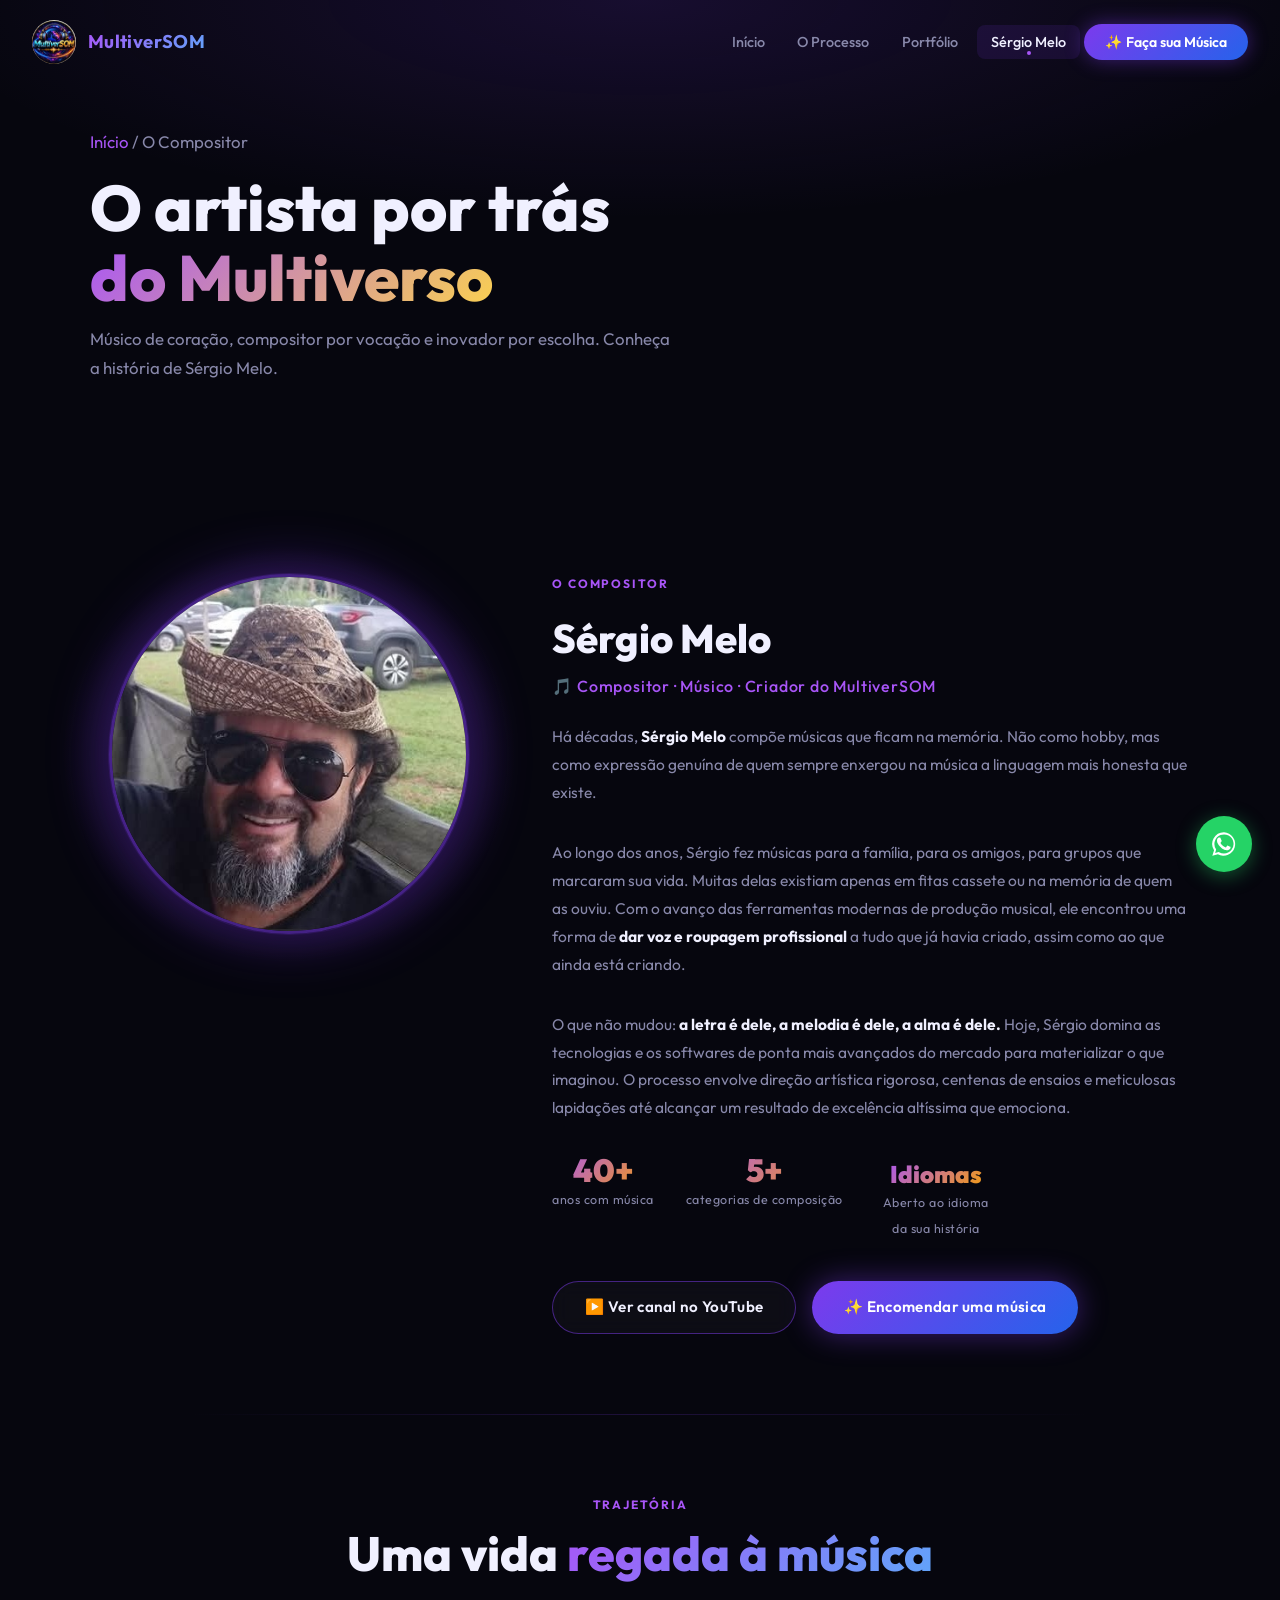
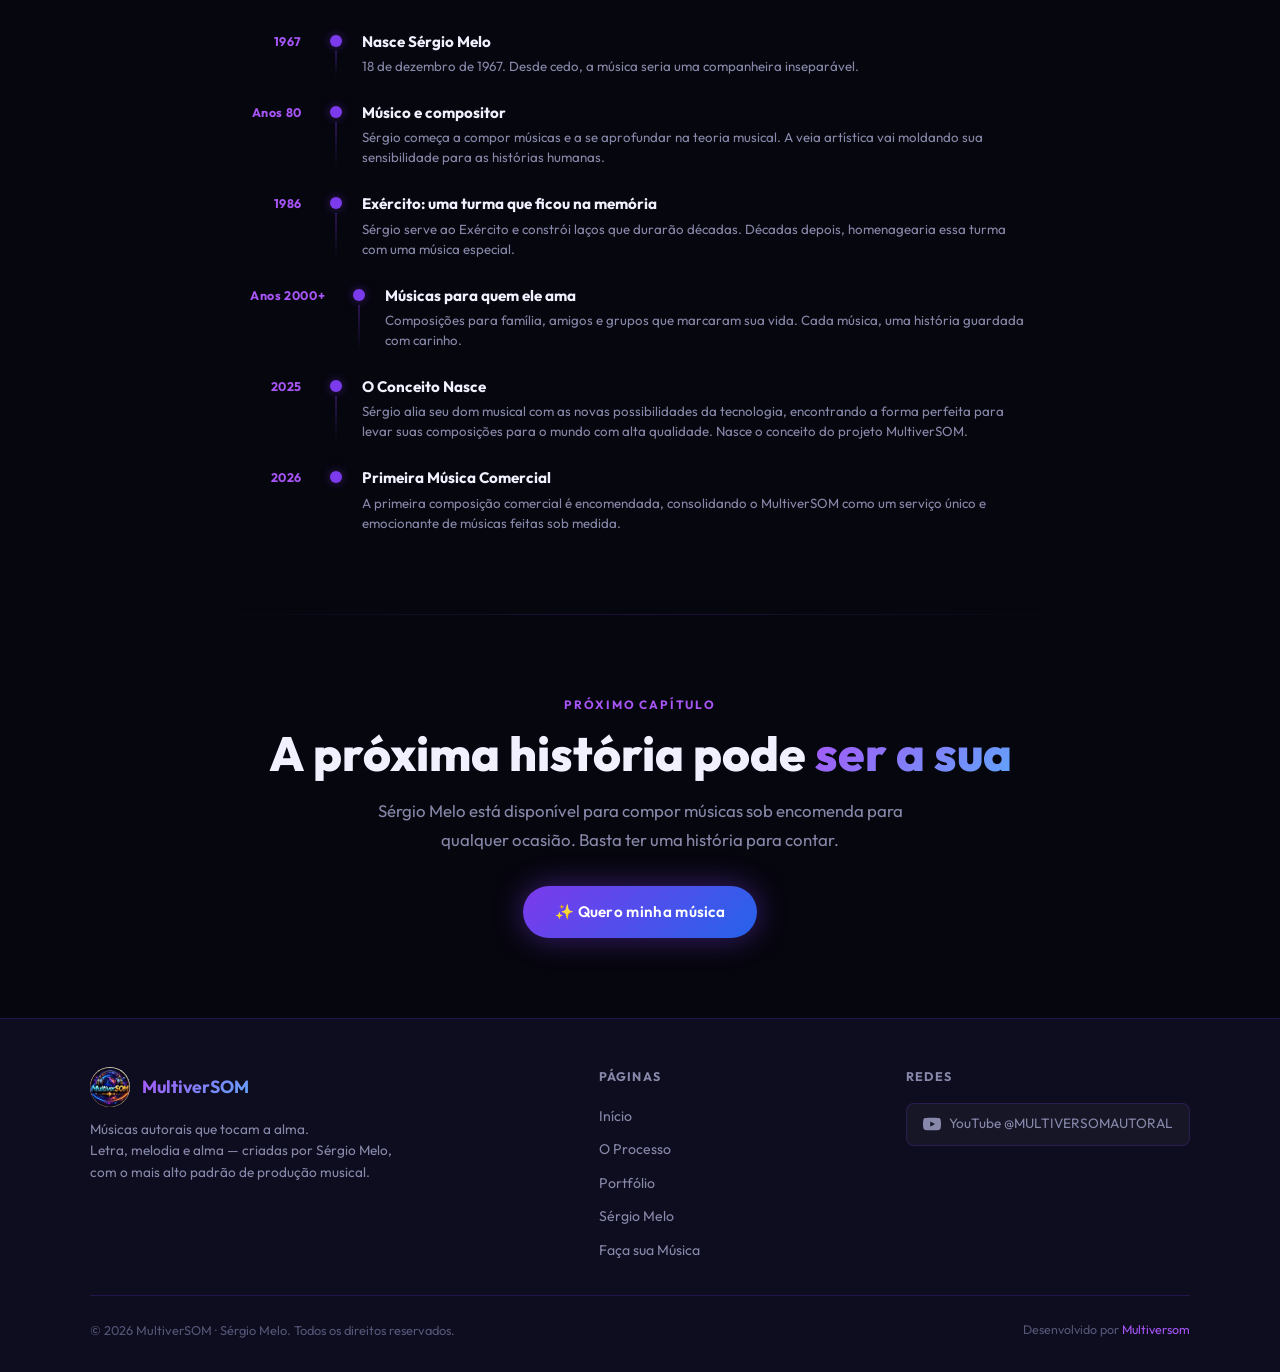
==== compositor.html @ 0490e5c6 "Fix: força renovação de cache do CSS (cache busting)" ====
<!DOCTYPE html>
<html lang="pt-BR">
<head>
  <meta charset="UTF-8">
  <meta name="viewport" content="width=device-width, initial-scale=1.0">
  <title>Sérgio Melo — Compositor | MultiverSOM</title>
  <meta name="description" content="Conheça Sérgio Melo, o compositor por trás do MultiverSOM. Músico desde os anos 80, ele combina décadas de experiência com um nível primoroso de curadoria para criar músicas autorais únicas.">
  <link rel="icon" href="assets/logo/logomvm.png" type="image/png">
  <link rel="stylesheet" href="css/style.css?v=2">

  <style>
    /* Estilos adicionais da página do compositor */
    .about-section {
      padding: 5rem 2rem;
    }

    .about-grid {
      display: grid;
      grid-template-columns: 1fr 1.6fr;
      gap: 4rem;
      align-items: start;
      margin-top: 3rem;
    }

    .about-photo-wrap {
      position: relative;
      display: flex;
      justify-content: center;
    }

    .about-photo {
      width: 100%;
      max-width: 360px;
      aspect-ratio: 1/1;
      object-fit: cover;
      object-position: top center;
      border-radius: 50%;
      box-shadow: 0 0 60px var(--glow-purple), var(--shadow-card);
      border: 3px solid var(--border-bright);
    }

    .about-photo-glow {
      position: absolute;
      inset: -30px;
      border-radius: 50%;
      background: radial-gradient(ellipse, var(--glow-purple), transparent 70%);
      z-index: -1;
      animation: glow-pulse 3s ease-in-out infinite;
    }

    .about-content h2 {
      font-size: clamp(1.6rem, 4vw, 2.5rem);
      font-weight: 800;
      margin-bottom: 0.25rem;
    }

    .about-content .role {
      font-size: 1rem;
      color: var(--primary-light);
      font-weight: 500;
      letter-spacing: 0.05em;
      margin-bottom: 1.5rem;
    }

    .about-content .bio {
      font-size: 0.97rem;
      color: var(--text-muted);
      line-height: 1.8;
      margin-bottom: 2rem;
    }

    .about-content .bio strong { color: var(--text); }

    @media (max-width: 768px) {
      .about-grid { grid-template-columns: 1fr; gap: 2.5rem; }
      .about-photo { max-width: 240px; }
    }
  </style>
</head>
<body>

  <!-- NAVBAR -->
  <nav class="navbar" id="navbar" role="navigation"></nav>

  <!-- PAGE HERO -->
  <header class="page-hero" aria-labelledby="compositor-h1">
    <div class="page-hero-bg"></div>
    <div class="page-hero-content">
      <p class="page-breadcrumb"><a href="./">Início</a> / O Compositor</p>
      <h1 id="compositor-h1">
        O artista por trás<br>
        <span style="background:linear-gradient(135deg,var(--primary-light),var(--accent-light));-webkit-background-clip:text;-webkit-text-fill-color:transparent;background-clip:text;">do Multiverso</span>
      </h1>
      <p>
        Músico de coração, compositor por vocação e inovador por escolha.
        Conheça a história de Sérgio Melo.
      </p>
    </div>
  </header>

  <!-- SOBRE -->
  <section class="about-section" aria-labelledby="sobre-sergio">
    <div class="container">
      <div class="about-grid">

        <!-- FOTO -->
        <div class="about-photo-wrap reveal">
          <div class="about-photo-glow"></div>
          <img src="assets/images/sergiomvm.jpg"
               alt="Sérgio Melo, compositor do MultiverSOM"
               class="about-photo"
               width="360" height="360">
        </div>

        <!-- CONTEÚDO -->
        <div class="about-content reveal reveal-delay-1">
          <p class="section-label">O Compositor</p>
          <h2 id="sobre-sergio">Sérgio Melo</h2>
          <p class="role">🎵 Compositor · Músico · Criador do MultiverSOM</p>

          <p class="bio">
            Há décadas, <strong>Sérgio Melo</strong> compõe músicas que ficam na memória.
            Não como hobby, mas como expressão genuína de quem sempre enxergou na música
            a linguagem mais honesta que existe.
          </p>

          <p class="bio">
            Ao longo dos anos, Sérgio fez músicas para a família, para os amigos, para grupos
            que marcaram sua vida. Muitas delas existiam apenas em fitas cassete ou na memória
            de quem as ouviu. Com o avanço das ferramentas modernas de produção musical,
            ele encontrou uma forma de <strong>dar voz e roupagem profissional</strong> a tudo
            que já havia criado, assim como ao que ainda está criando.
          </p>

          <p class="bio">
            O que não mudou: <strong>a letra é dele, a melodia é dele, a alma é dele.</strong>
            Hoje, Sérgio domina as tecnologias e os softwares de ponta mais avançados do mercado para materializar o que imaginou. O processo envolve direção artística rigorosa, centenas de ensaios e meticulosas lapidações até alcançar um resultado de excelência altíssima que emociona.
          </p>

          <!-- STATS -->
          <div class="stats-row">
            <div class="stat-item">
              <span class="stat-num">40+</span>
              <span class="stat-label">anos com música</span>
            </div>
            <div class="stat-item">
              <span class="stat-num">5+</span>
              <span class="stat-label">categorias de composição</span>
            </div>
            <div class="stat-item" style="padding: 0.5rem;">
              <span class="stat-num" style="font-size: 1.5rem; display: block; margin-bottom: 0.2rem;">Idiomas</span>
              <span class="stat-label">Aberto ao idioma<br>da sua história</span>
            </div>
          </div>

          <!-- CTA -->
          <div style="margin-top:2rem; display:flex; gap:1rem; flex-wrap:wrap;">
            <a href="https://www.youtube.com/@MULTIVERSOMAUTORAL"
               target="_blank" rel="noopener"
               class="btn btn-outline"
               id="compositor-btn-youtube">
              ▶️ Ver canal no YouTube
            </a>
            <a href="contato" class="btn btn-primary" id="compositor-btn-contato">
              ✨ Encomendar uma música
            </a>
          </div>
        </div>

      </div>
    </div>
  </section>

  <div class="section-divider"></div>

  <!-- LINHA DO TEMPO -->
  <section aria-labelledby="timeline-title">
    <div class="container" style="max-width:780px;">
      <div class="text-center reveal">
        <p class="section-label">Trajetória</p>
        <h2 class="section-title" id="timeline-title">
          Uma vida <span>regada à música</span>
        </h2>
      </div>

      <div class="timeline reveal" style="margin-top:3rem;">

        <div class="timeline-item">
          <div class="timeline-left">
            <span class="timeline-year">1967</span>
          </div>
          <div class="timeline-left" style="align-items:center;">
            <span class="timeline-dot"></span>
            <span class="timeline-line"></span>
          </div>
          <div class="timeline-content">
            <h4>Nasce Sérgio Melo</h4>
            <p>18 de dezembro de 1967. Desde cedo, a música seria uma companheira inseparável.</p>
          </div>
        </div>

        <div class="timeline-item">
          <div class="timeline-left">
            <span class="timeline-year">Anos 80</span>
          </div>
          <div class="timeline-left" style="align-items:center;">
            <span class="timeline-dot"></span>
            <span class="timeline-line"></span>
          </div>
          <div class="timeline-content">
            <h4>Músico e compositor</h4>
            <p>Sérgio começa a compor músicas e a se aprofundar na teoria musical. A veia artística vai moldando sua sensibilidade para as histórias humanas.</p>
          </div>
        </div>

        <div class="timeline-item">
          <div class="timeline-left">
            <span class="timeline-year">1986</span>
          </div>
          <div class="timeline-left" style="align-items:center;">
            <span class="timeline-dot"></span>
            <span class="timeline-line"></span>
          </div>
          <div class="timeline-content">
            <h4>Exército: uma turma que ficou na memória</h4>
            <p>Sérgio serve ao Exército e constrói laços que durarão décadas. Décadas depois, homenagearia essa turma com uma música especial.</p>
          </div>
        </div>

        <div class="timeline-item">
          <div class="timeline-left">
            <span class="timeline-year">Anos 2000+</span>
          </div>
          <div class="timeline-left" style="align-items:center;">
            <span class="timeline-dot"></span>
            <span class="timeline-line"></span>
          </div>
          <div class="timeline-content">
            <h4>Músicas para quem ele ama</h4>
            <p>Composições para família, amigos e grupos que marcaram sua vida. Cada música, uma história guardada com carinho.</p>
          </div>
        </div>

        <div class="timeline-item">
          <div class="timeline-left">
            <span class="timeline-year">2025</span>
          </div>
          <div class="timeline-left" style="align-items:center;">
            <span class="timeline-dot"></span>
            <span class="timeline-line"></span>
          </div>
          <div class="timeline-content">
            <h4>O Conceito Nasce</h4>
            <p>Sérgio alia seu dom musical com as novas possibilidades da tecnologia, encontrando a forma perfeita para levar suas composições para o mundo com alta qualidade. Nasce o conceito do projeto MultiverSOM.</p>
          </div>
        </div>

        <div class="timeline-item">
          <div class="timeline-left">
            <span class="timeline-year">2026</span>
          </div>
          <div class="timeline-left" style="align-items:center;">
            <span class="timeline-dot"></span>
            <!-- sem linha — último item -->
          </div>
          <div class="timeline-content">
            <h4>Primeira Música Comercial</h4>
            <p>A primeira composição comercial é encomendada, consolidando o MultiverSOM como um serviço único e emocionante de músicas feitas sob medida.</p>
          </div>
        </div>


      </div>
    </div>
  </section>

  <div class="section-divider"></div>

  <!-- CTA -->
  <section style="text-align:center;" aria-labelledby="compositor-cta">
    <div class="container reveal">
      <p class="section-label">Próximo capítulo</p>
      <h2 class="section-title" id="compositor-cta">
        A próxima história pode <span>ser a sua</span>
      </h2>
      <p class="section-lead" style="margin:0 auto 2rem;">
        Sérgio Melo está disponível para compor músicas sob encomenda para qualquer ocasião.
        Basta ter uma história para contar.
      </p>
      <a href="contato" class="btn btn-primary" id="compositor-cta-btn">
        ✨ Quero minha música
      </a>
    </div>
  </section>

  <!-- FOOTER -->
  <footer id="site-footer"></footer>

  <!-- WHATSAPP FLOAT -->
  <a id="whatsapp-float" class="whatsapp-float" href="#"></a>

  <!-- VIDEO MODAL -->
  <div class="modal-overlay" id="video-modal" role="dialog"></div>

  <script src="js/components.js"></script>
  <script src="js/main.js"></script>
</body>
</html>
---- css/style.css ----
/* =========================================================
   MULTIVERSOM — Design System
   Identidade visual baseada no logo e banner de Sérgio Melo
   ========================================================= */

@import url('https://fonts.googleapis.com/css2?family=Outfit:wght@300;400;500;600;700;800;900&family=Playfair+Display:ital,wght@0,700;1,600&display=swap');

/* ── TOKENS ── */
:root {
  --bg-deep:        #06060e;
  --bg-card:        #0d0d1f;
  --bg-card-hover:  #12122a;
  --bg-overlay:     rgba(6, 6, 14, 0.85);
  --primary:        #7c3aed;
  --primary-light:  #a855f7;
  --secondary:      #2563eb;
  --secondary-light:#60a5fa;
  --accent:         #f59e0b;
  --accent-light:   #fcd34d;
  --text:           #f0f0ff;
  --text-muted:     #8888aa;
  --text-dim:       #555577;
  --glow-purple:    rgba(124, 58, 237, 0.45);
  --glow-blue:      rgba(37, 99, 235, 0.35);
  --glow-gold:      rgba(245, 158, 11, 0.4);
  --border:         rgba(124, 58, 237, 0.2);
  --border-bright:  rgba(124, 58, 237, 0.5);
  --radius-sm:      8px;
  --radius-md:      16px;
  --radius-lg:      24px;
  --radius-xl:      40px;
  --shadow-card:    0 4px 32px rgba(0,0,0,0.5), 0 0 0 1px var(--border);
  --shadow-glow:    0 0 40px var(--glow-purple);
  --transition:     all 0.3s cubic-bezier(0.4, 0, 0.2, 1);
  --font-body:      'Outfit', sans-serif;
  --font-display:   'Playfair Display', serif;
}

/* ── RESET & BASE ── */
*, *::before, *::after { box-sizing: border-box; margin: 0; padding: 0; }
html { scroll-behavior: smooth; font-size: 16px; }

body {
  font-family: var(--font-body);
  background-color: var(--bg-deep);
  color: var(--text);
  line-height: 1.6;
  overflow-x: hidden;
}

img { max-width: 100%; height: auto; display: block; }
a { color: inherit; text-decoration: none; }
ul { list-style: none; }
button { cursor: pointer; border: none; background: none; font-family: inherit; }

/* ── SCROLLBAR ── */
::-webkit-scrollbar { width: 6px; }
::-webkit-scrollbar-track { background: var(--bg-deep); }
::-webkit-scrollbar-thumb { background: var(--primary); border-radius: 3px; }

/* ── SELECTION ── */
::selection { background: var(--primary); color: #fff; }

/* =========================================================
   NAVBAR
   ========================================================= */
.navbar {
  position: fixed;
  top: 0; left: 0; right: 0;
  z-index: 1000;
  padding: 1.25rem 2rem;
  display: flex;
  align-items: center;
  justify-content: space-between;
  transition: var(--transition);
}

.navbar.scrolled {
  background: rgba(6, 6, 14, 0.92);
  backdrop-filter: blur(20px);
  -webkit-backdrop-filter: blur(20px);
  border-bottom: 1px solid var(--border);
  padding: 0.85rem 2rem;
}

.nav-logo {
  display: flex;
  align-items: center;
  gap: 0.75rem;
}

.nav-logo img {
  width: 44px;
  height: 44px;
  border-radius: 50%;
  object-fit: cover;
  transition: var(--transition);
}

.nav-logo img:hover { transform: rotate(10deg) scale(1.05); }

.nav-logo-text {
  font-size: 1.15rem;
  font-weight: 700;
  background: linear-gradient(135deg, var(--primary-light), var(--secondary-light));
  -webkit-background-clip: text;
  -webkit-text-fill-color: transparent;
  background-clip: text;
  letter-spacing: 0.02em;
}

.nav-menu {
  display: flex;
  align-items: center;
  gap: 0.25rem;
}

.nav-link {
  padding: 0.5rem 0.9rem;
  border-radius: var(--radius-sm);
  font-size: 0.9rem;
  font-weight: 500;
  color: var(--text-muted);
  transition: var(--transition);
  position: relative;
}

.nav-link:hover, .nav-link.active {
  color: var(--text);
  background: rgba(124, 58, 237, 0.12);
}

.nav-link.active::after {
  content: '';
  position: absolute;
  bottom: 4px; left: 50%;
  transform: translateX(-50%);
  width: 4px; height: 4px;
  border-radius: 50%;
  background: var(--primary-light);
}

.nav-cta {
  padding: 0.55rem 1.3rem;
  border-radius: var(--radius-xl);
  background: linear-gradient(135deg, var(--primary), var(--secondary));
  color: #fff !important;
  font-weight: 600;
  font-size: 0.88rem;
  transition: var(--transition);
  box-shadow: 0 0 20px var(--glow-purple);
}

.nav-cta:hover {
  transform: translateY(-1px);
  box-shadow: 0 0 30px var(--glow-purple), 0 4px 20px rgba(0,0,0,0.4);
}

.nav-toggle {
  display: none;
  flex-direction: column;
  gap: 5px;
  padding: 0.5rem;
}

.nav-toggle span {
  display: block;
  width: 24px; height: 2px;
  background: var(--text);
  border-radius: 2px;
  transition: var(--transition);
}

/* =========================================================
   HERO SECTION
   ========================================================= */
.hero {
  min-height: 100vh;
  display: flex;
  align-items: center;
  justify-content: center;
  position: relative;
  overflow-x: hidden;
  padding: 6rem 2rem 4rem;
}

.hero-bg {
  position: absolute;
  inset: 0;
  background: radial-gradient(ellipse 80% 60% at 50% 30%, rgba(124,58,237,0.18) 0%, transparent 70%),
              radial-gradient(ellipse 60% 40% at 80% 70%, rgba(37,99,235,0.12) 0%, transparent 70%),
              radial-gradient(ellipse 40% 30% at 20% 80%, rgba(245,158,11,0.08) 0%, transparent 70%),
              var(--bg-deep);
}

/* Particles canvas */
#particles-canvas {
  position: absolute;
  inset: 0;
  pointer-events: none;
}

/* Audio wave decoration */
.hero-wave {
  position: relative;
  width: 100%;
  max-width: 360px;
  height: 56px;
  display: flex;
  align-items: flex-end;
  justify-content: center;
  gap: 3px;
  margin: 0.5rem auto 0;
  opacity: 0.65;
  pointer-events: none;
  overflow: visible;
}

.hero-wave span {
  display: inline-block;
  flex-shrink: 0;
  width: 3px;
  min-height: 4px;
  background: linear-gradient(to top, var(--primary), var(--secondary));
  border-radius: 2px;
  animation: wave-dance var(--dur, 1.2s) ease-in-out infinite alternate;
  animation-delay: var(--delay, 0s);
}

@keyframes wave-dance {
  from { height: 4px; }
  to   { height: var(--max-h, 40px); }
}

.hero-content {
  position: relative;
  z-index: 2;
  text-align: center;
  max-width: 780px;
}

.hero-badge {
  display: inline-flex;
  align-items: center;
  gap: 0.5rem;
  padding: 0.4rem 1rem;
  border-radius: var(--radius-xl);
  border: 1px solid var(--border-bright);
  background: rgba(124, 58, 237, 0.1);
  font-size: 0.8rem;
  font-weight: 600;
  color: var(--primary-light);
  letter-spacing: 0.08em;
  text-transform: uppercase;
  margin-bottom: 1.5rem;
  backdrop-filter: blur(10px);
  animation: fadeInDown 0.8s ease both;
}

.hero-badge .dot {
  width: 6px; height: 6px;
  border-radius: 50%;
  background: var(--accent);
  box-shadow: 0 0 8px var(--accent);
  animation: pulse-dot 1.5s ease infinite;
}

@keyframes pulse-dot {
  0%, 100% { transform: scale(1); opacity: 1; }
  50% { transform: scale(1.4); opacity: 0.7; }
}

.hero-logo {
  width: 160px;
  height: 160px;
  border-radius: 50%;
  object-fit: cover;
  margin: 0 auto 2rem;
  box-shadow: 0 0 60px var(--glow-purple), 0 0 120px rgba(124,58,237,0.2);
  animation: fadeInDown 0.8s ease 0.2s both, logo-float 4s ease-in-out infinite;
  border: 3px solid rgba(124,58,237,0.4);
}

@keyframes logo-float {
  0%, 100% { transform: translateY(0); }
  50% { transform: translateY(-10px); }
}

.hero-title {
  font-family: var(--font-body);
  font-size: clamp(2.5rem, 7vw, 5rem);
  font-weight: 900;
  line-height: 1.05;
  letter-spacing: -0.02em;
  margin-bottom: 0.5rem;
  animation: fadeInUp 0.8s ease 0.4s both;
}

.hero-title .multi {
  background: linear-gradient(135deg, var(--primary-light) 0%, var(--secondary-light) 50%, var(--accent-light) 100%);
  -webkit-background-clip: text;
  -webkit-text-fill-color: transparent;
  background-clip: text;
}

.hero-subtitle-name {
  font-size: clamp(1rem, 2.5vw, 1.3rem);
  font-weight: 400;
  color: var(--text-muted);
  letter-spacing: 0.15em;
  text-transform: uppercase;
  margin-bottom: 1.25rem;
  animation: fadeInUp 0.8s ease 0.5s both;
}

.hero-tagline {
  font-family: var(--font-display);
  font-size: clamp(1.1rem, 3vw, 1.6rem);
  font-style: italic;
  color: var(--accent-light);
  margin-bottom: 2.5rem;
  animation: fadeInUp 0.8s ease 0.6s both;
}

.hero-actions {
  display: flex;
  gap: 1rem;
  justify-content: center;
  flex-wrap: wrap;
  animation: fadeInUp 0.8s ease 0.7s both;
}

/* =========================================================
   BUTTONS
   ========================================================= */
.btn {
  display: inline-flex;
  align-items: center;
  gap: 0.5rem;
  padding: 0.85rem 2rem;
  border-radius: var(--radius-xl);
  font-size: 0.95rem;
  font-weight: 600;
  transition: var(--transition);
  letter-spacing: 0.02em;
}

.btn-primary {
  background: linear-gradient(135deg, var(--primary), var(--secondary));
  color: #fff;
  box-shadow: 0 0 30px var(--glow-purple);
}

.btn-primary:hover {
  transform: translateY(-2px);
  box-shadow: 0 0 50px var(--glow-purple), 0 8px 30px rgba(0,0,0,0.4);
}

.btn-outline {
  border: 1px solid var(--border-bright);
  color: var(--text);
  background: rgba(255,255,255,0.03);
  backdrop-filter: blur(10px);
}

.btn-outline:hover {
  border-color: var(--primary-light);
  background: rgba(124, 58, 237, 0.1);
  transform: translateY(-2px);
}

.btn-accent {
  background: linear-gradient(135deg, var(--accent), #d97706);
  color: #000;
  font-weight: 700;
}

.btn-accent:hover {
  transform: translateY(-2px);
  box-shadow: 0 0 30px var(--glow-gold);
}

/* =========================================================
   SECTIONS
   ========================================================= */
section {
  padding: 5rem 2rem;
  position: relative;
}

.container {
  max-width: 1100px;
  margin: 0 auto;
}

.section-label {
  font-size: 0.75rem;
  font-weight: 700;
  letter-spacing: 0.15em;
  text-transform: uppercase;
  color: var(--primary-light);
  margin-bottom: 0.75rem;
}

.section-title {
  font-size: clamp(1.8rem, 5vw, 3rem);
  font-weight: 800;
  line-height: 1.15;
  margin-bottom: 1rem;
}

.section-title span {
  background: linear-gradient(135deg, var(--primary-light), var(--secondary-light));
  -webkit-background-clip: text;
  -webkit-text-fill-color: transparent;
  background-clip: text;
}

.section-lead {
  font-size: 1.05rem;
  color: var(--text-muted);
  max-width: 580px;
  line-height: 1.7;
}

.text-center { text-align: center; }
.text-center .section-lead { margin: 0 auto; }

/* Divider */
.section-divider {
  height: 1px;
  background: linear-gradient(90deg, transparent, var(--border), transparent);
  margin: 0 auto;
  max-width: 900px;
}

/* =========================================================
   PILARES (HOME)
   ========================================================= */
.pillars {
  display: grid;
  grid-template-columns: repeat(auto-fit, minmax(220px, 1fr));
  gap: 1.25rem;
  margin-top: 3rem;
}

.pillar-card {
  background: var(--bg-card);
  border: 1px solid var(--border);
  border-radius: var(--radius-md);
  padding: 1.75rem 1.5rem;
  text-align: center;
  transition: var(--transition);
  position: relative;
  overflow: hidden;
}

.pillar-card::before {
  content: '';
  position: absolute;
  inset: 0;
  background: radial-gradient(ellipse at top, var(--glow-purple), transparent 70%);
  opacity: 0;
  transition: var(--transition);
}

.pillar-card:hover {
  border-color: var(--primary);
  transform: translateY(-4px);
  box-shadow: var(--shadow-glow);
}

.pillar-card:hover::before { opacity: 1; }

.pillar-icon {
  font-size: 2.5rem;
  margin-bottom: 1rem;
  display: block;
  position: relative;
  z-index: 1;
}

.pillar-card h3 {
  font-size: 1rem;
  font-weight: 700;
  margin-bottom: 0.4rem;
  color: var(--text);
  position: relative;
  z-index: 1;
}

.pillar-card p {
  font-size: 0.85rem;
  color: var(--text-muted);
  position: relative;
  z-index: 1;
}

/* =========================================================
   VIDEO CARDS / PORTFOLIO
   ========================================================= */
.video-grid {
  display: grid;
  grid-template-columns: repeat(auto-fill, minmax(300px, 1fr));
  gap: 1.5rem;
  margin-top: 2.5rem;
}

.video-card {
  background: var(--bg-card);
  border: 1px solid var(--border);
  border-radius: var(--radius-md);
  overflow: hidden;
  transition: var(--transition);
  cursor: pointer;
}

.video-card:hover {
  border-color: var(--primary);
  transform: translateY(-5px);
  box-shadow: var(--shadow-glow);
}

.video-thumb {
  position: relative;
  aspect-ratio: 16/9;
  overflow: hidden;
  background: var(--bg-card);
}

.video-thumb img {
  width: 100%;
  height: 100%;
  object-fit: cover;
  transition: var(--transition);
}

.video-card:hover .video-thumb img { transform: scale(1.05); }

.video-play-btn {
  position: absolute;
  inset: 0;
  display: flex;
  align-items: center;
  justify-content: center;
  background: rgba(6,6,14,0.4);
  transition: var(--transition);
}

.video-card:hover .video-play-btn { background: rgba(124,58,237,0.3); }

.play-circle {
  width: 56px; height: 56px;
  border-radius: 50%;
  background: rgba(124,58,237,0.9);
  display: flex;
  align-items: center;
  justify-content: center;
  box-shadow: 0 0 30px var(--glow-purple);
  transition: var(--transition);
  backdrop-filter: blur(10px);
}

.video-card:hover .play-circle { transform: scale(1.1); }

.play-circle svg { width: 22px; height: 22px; fill: #fff; margin-left: 3px; }

.video-info {
  padding: 1.25rem;
}

.video-category {
  display: inline-flex;
  align-items: center;
  gap: 0.35rem;
  font-size: 0.75rem;
  font-weight: 600;
  letter-spacing: 0.05em;
  text-transform: uppercase;
  color: var(--accent);
  margin-bottom: 0.5rem;
}

.video-title {
  font-size: 1rem;
  font-weight: 700;
  color: var(--text);
  margin-bottom: 0.5rem;
  line-height: 1.3;
}

.video-desc {
  font-size: 0.85rem;
  color: var(--text-muted);
  line-height: 1.5;
}

/* =========================================================
   PORTFOLIO FILTERS
   ========================================================= */
.filter-bar {
  display: flex;
  flex-wrap: wrap;
  gap: 0.6rem;
  margin-top: 2.5rem;
  margin-bottom: 0;
}

.filter-btn {
  padding: 0.5rem 1.1rem;
  border-radius: var(--radius-xl);
  border: 1px solid var(--border);
  background: var(--bg-card);
  color: var(--text-muted);
  font-size: 0.85rem;
  font-weight: 500;
  transition: var(--transition);
}

.filter-btn:hover, .filter-btn.active {
  border-color: var(--primary);
  background: rgba(124,58,237,0.12);
  color: var(--text);
}

/* =========================================================
   PROCESSO CRIATIVO
   ========================================================= */
.process-steps {
  display: grid;
  grid-template-columns: repeat(auto-fit, minmax(220px, 1fr));
  gap: 1.5rem;
  margin-top: 3rem;
  position: relative;
}

.process-steps::before {
  content: '';
  position: absolute;
  top: 60px; left: 12%;
  right: 12%;
  height: 2px;
  background: linear-gradient(90deg, var(--primary), var(--secondary));
  opacity: 0.3;
  pointer-events: none;
}

.process-step {
  background: var(--bg-card);
  border: 1px solid var(--border);
  border-radius: var(--radius-md);
  padding: 2rem 1.5rem;
  text-align: center;
  transition: var(--transition);
  position: relative;
}

.process-step:hover {
  border-color: var(--primary);
  transform: translateY(-4px);
  box-shadow: var(--shadow-glow);
}

.step-number {
  width: 48px; height: 48px;
  border-radius: 50%;
  background: linear-gradient(135deg, var(--primary), var(--secondary));
  display: flex;
  align-items: center;
  justify-content: center;
  font-size: 1.1rem;
  font-weight: 800;
  color: #fff;
  margin: 0 auto 1rem;
  box-shadow: 0 0 20px var(--glow-purple);
}

.step-icon { font-size: 2rem; margin-bottom: 0.75rem; display: block; }

.process-step h3 {
  font-size: 1rem;
  font-weight: 700;
  margin-bottom: 0.5rem;
  color: var(--text);
}

.process-step p {
  font-size: 0.875rem;
  color: var(--text-muted);
  line-height: 1.6;
}

.pull-quote {
  margin: 3rem auto;
  max-width: 700px;
  text-align: center;
  padding: 2.5rem;
  border-radius: var(--radius-lg);
  background: linear-gradient(135deg, rgba(124,58,237,0.1), rgba(37,99,235,0.08));
  border: 1px solid var(--border-bright);
  position: relative;
}

.pull-quote::before {
  content: '"';
  position: absolute;
  top: -0.5rem; left: 1.5rem;
  font-size: 6rem;
  font-family: var(--font-display);
  color: var(--primary);
  opacity: 0.3;
  line-height: 1;
}

.pull-quote blockquote {
  font-family: var(--font-display);
  font-size: clamp(1.1rem, 3vw, 1.5rem);
  font-style: italic;
  color: var(--text);
  line-height: 1.5;
  position: relative;
  z-index: 1;
}

.pull-quote cite {
  display: block;
  margin-top: 1rem;
  font-size: 0.85rem;
  color: var(--text-muted);
  font-style: normal;
  font-family: var(--font-body);
}

/* =========================================================
   COMPOSITOR / ABOUT
   ========================================================= */
.about-grid {
  display: grid;
  grid-template-columns: 1fr 1.6fr;
  gap: 4rem;
  align-items: center;
  margin-top: 3rem;
}

.about-photo-wrap {
  position: relative;
}

.about-photo {
  width: 100%;
  max-width: 380px;
  aspect-ratio: 3/4;
  object-fit: cover;
  border-radius: var(--radius-lg);
  box-shadow: var(--shadow-card);
  border: 1px solid var(--border);
}

.about-photo-glow {
  position: absolute;
  inset: -20px;
  border-radius: var(--radius-xl);
  background: radial-gradient(ellipse, var(--glow-purple), transparent 70%);
  z-index: -1;
  animation: glow-pulse 3s ease-in-out infinite;
}

@keyframes glow-pulse {
  0%, 100% { opacity: 0.6; transform: scale(1); }
  50% { opacity: 1; transform: scale(1.03); }
}

.about-badge {
  position: absolute;
  bottom: -1rem; right: -1rem;
  background: linear-gradient(135deg, var(--primary), var(--secondary));
  border-radius: var(--radius-md);
  padding: 1rem 1.25rem;
  text-align: center;
  box-shadow: var(--shadow-glow);
}

.about-badge .badge-num {
  display: block;
  font-size: 1.8rem;
  font-weight: 900;
  color: #fff;
  line-height: 1;
}

.about-badge .badge-text {
  font-size: 0.72rem;
  color: rgba(255,255,255,0.8);
  letter-spacing: 0.04em;
}

.timeline {
  margin-top: 2rem;
  display: flex;
  flex-direction: column;
  gap: 0;
}

.timeline-item {
  display: flex;
  gap: 1.25rem;
  position: relative;
  padding-bottom: 1.5rem;
}

.timeline-item:last-child { padding-bottom: 0; }

.timeline-left {
  display: flex;
  flex-direction: column;
  align-items: center;
  flex-shrink: 0;
}

.timeline-dot {
  width: 12px; height: 12px;
  border-radius: 50%;
  background: var(--primary);
  box-shadow: 0 0 10px var(--glow-purple);
  margin-top: 5px;
  flex-shrink: 0;
}

.timeline-line {
  width: 2px;
  flex: 1;
  background: linear-gradient(to bottom, var(--primary), transparent);
  margin-top: 4px;
  opacity: 0.3;
}

.timeline-item:last-child .timeline-line { display: none; }

.timeline-year {
  font-size: 0.78rem;
  font-weight: 700;
  color: var(--primary-light);
  letter-spacing: 0.05em;
  white-space: nowrap;
  min-width: 60px;
  text-align: right;
  margin-top: 2px;
  padding-right: 0.5rem;
}

.timeline-content h4 {
  font-size: 0.95rem;
  font-weight: 700;
  color: var(--text);
  margin-bottom: 0.2rem;
}

.timeline-content p {
  font-size: 0.83rem;
  color: var(--text-muted);
  line-height: 1.5;
}

.stats-row {
  display: flex;
  gap: 2rem;
  margin-top: 2rem;
  flex-wrap: wrap;
}

.stat-item { text-align: center; }

.stat-num {
  display: block;
  font-size: 2rem;
  font-weight: 900;
  background: linear-gradient(135deg, var(--primary-light), var(--accent));
  -webkit-background-clip: text;
  -webkit-text-fill-color: transparent;
  background-clip: text;
  line-height: 1;
}

.stat-label {
  font-size: 0.78rem;
  color: var(--text-muted);
  letter-spacing: 0.04em;
}

/* =========================================================
   CONTACT / FORMULÁRIO
   ========================================================= */
.contact-grid {
  display: grid;
  grid-template-columns: 1fr 1.2fr;
  gap: 4rem;
  margin-top: 3rem;
  align-items: start;
}

.contact-info h3 {
  font-size: 1.3rem;
  font-weight: 700;
  margin-bottom: 1rem;
  color: var(--text);
}

.contact-info p {
  font-size: 0.95rem;
  color: var(--text-muted);
  line-height: 1.7;
  margin-bottom: 2rem;
}

.contact-options {
  display: flex;
  flex-direction: column;
  gap: 1rem;
}

.contact-option {
  display: flex;
  align-items: center;
  gap: 1rem;
  padding: 1rem 1.25rem;
  background: var(--bg-card);
  border: 1px solid var(--border);
  border-radius: var(--radius-md);
  transition: var(--transition);
}

.contact-option:hover {
  border-color: var(--primary);
  background: var(--bg-card-hover);
}

.contact-option-icon {
  width: 44px; height: 44px;
  border-radius: var(--radius-sm);
  background: rgba(124,58,237,0.15);
  display: flex; align-items: center; justify-content: center;
  font-size: 1.4rem;
  flex-shrink: 0;
}

.contact-option-text .label {
  font-size: 0.75rem;
  color: var(--text-muted);
  text-transform: uppercase;
  letter-spacing: 0.05em;
}

.contact-option-text .value {
  font-size: 0.9rem;
  font-weight: 600;
  color: var(--text);
}

.form-card {
  background: var(--bg-card);
  border: 1px solid var(--border);
  border-radius: var(--radius-lg);
  padding: 2.5rem;
}

.form-group {
  margin-bottom: 1.25rem;
}

.form-group label {
  display: block;
  font-size: 0.83rem;
  font-weight: 600;
  color: var(--text-muted);
  margin-bottom: 0.5rem;
  letter-spacing: 0.03em;
}

.form-group input,
.form-group select,
.form-group textarea {
  width: 100%;
  padding: 0.85rem 1rem;
  background: rgba(255,255,255,0.04);
  border: 1px solid var(--border);
  border-radius: var(--radius-sm);
  color: var(--text);
  font-family: var(--font-body);
  font-size: 0.92rem;
  transition: var(--transition);
  outline: none;
  -webkit-appearance: none;
}

.form-group select {
  background-image: url("data:image/svg+xml,%3Csvg xmlns='http://www.w3.org/2000/svg' width='12' height='8' viewBox='0 0 12 8'%3E%3Cpath d='M1 1l5 5 5-5' stroke='%238888aa' stroke-width='2' fill='none' stroke-linecap='round'/%3E%3C/svg%3E");
  background-repeat: no-repeat;
  background-position: right 1rem center;
  padding-right: 2.5rem;
  cursor: pointer;
}

.form-group select option { background: var(--bg-card); color: var(--text); }

.form-group input:focus,
.form-group select:focus,
.form-group textarea:focus {
  border-color: var(--primary);
  background: rgba(124,58,237,0.06);
  box-shadow: 0 0 0 3px rgba(124,58,237,0.15);
}

.form-group input::placeholder,
.form-group textarea::placeholder { color: var(--text-dim); }

.form-group textarea { resize: vertical; min-height: 110px; }

.form-row { display: grid; grid-template-columns: 1fr 1fr; gap: 1rem; }

.form-submit {
  width: 100%;
  padding: 1rem;
  border-radius: var(--radius-xl);
  background: linear-gradient(135deg, var(--primary), var(--secondary));
  color: #fff;
  font-size: 1rem;
  font-weight: 700;
  transition: var(--transition);
  box-shadow: 0 0 25px var(--glow-purple);
  letter-spacing: 0.03em;
}

.form-submit:hover {
  transform: translateY(-2px);
  box-shadow: 0 0 40px var(--glow-purple), 0 8px 30px rgba(0,0,0,0.4);
}

.form-submit:disabled {
  opacity: 0.6;
  cursor: not-allowed;
  transform: none;
}

.form-success {
  display: none;
  text-align: center;
  padding: 2rem;
}

.form-success .success-icon { font-size: 3rem; margin-bottom: 1rem; }
.form-success h3 { font-size: 1.3rem; font-weight: 700; margin-bottom: 0.5rem; }
.form-success p { color: var(--text-muted); font-size: 0.9rem; }

/* =========================================================
   VIDEO MODAL
   ========================================================= */
.modal-overlay {
  position: fixed;
  inset: 0;
  background: rgba(0,0,0,0.92);
  backdrop-filter: blur(10px);
  z-index: 2000;
  display: flex;
  align-items: center;
  justify-content: center;
  padding: 1.5rem;
  opacity: 0;
  pointer-events: none;
  transition: opacity 0.3s ease;
}

.modal-overlay.active {
  opacity: 1;
  pointer-events: all;
}

.modal-container {
  width: 100%;
  max-width: 900px;
  position: relative;
}

.modal-close {
  position: absolute;
  top: -3rem; right: 0;
  width: 40px; height: 40px;
  border-radius: 50%;
  background: rgba(255,255,255,0.1);
  color: #fff;
  font-size: 1.4rem;
  display: flex; align-items: center; justify-content: center;
  transition: var(--transition);
  line-height: 1;
}

.modal-close:hover { background: var(--primary); }

.modal-video-wrap {
  position: relative;
  aspect-ratio: 16/9;
  border-radius: var(--radius-md);
  overflow: hidden;
  background: #000;
}

.modal-video-wrap iframe {
  width: 100%; height: 100%;
  border: none;
}

.modal-info {
  margin-top: 1rem;
  display: flex;
  align-items: flex-start;
  justify-content: space-between;
  gap: 1rem;
  flex-wrap: wrap;
}

.modal-title { font-size: 1.1rem; font-weight: 700; color: var(--text); }
.modal-cat { font-size: 0.82rem; color: var(--primary-light); margin-top: 0.2rem; }

.modal-yt-link {
  display: inline-flex;
  align-items: center;
  gap: 0.4rem;
  padding: 0.5rem 1rem;
  background: #ff0000;
  border-radius: var(--radius-xl);
  font-size: 0.82rem;
  font-weight: 600;
  color: #fff;
  white-space: nowrap;
  transition: var(--transition);
}

.modal-yt-link:hover { background: #cc0000; transform: translateY(-1px); }

/* =========================================================
   FOOTER
   ========================================================= */
footer {
  background: var(--bg-card);
  border-top: 1px solid var(--border);
  padding: 3rem 2rem 2rem;
}

.footer-inner {
  max-width: 1100px;
  margin: 0 auto;
}

.footer-top {
  display: flex;
  align-items: flex-start;
  justify-content: space-between;
  gap: 2rem;
  flex-wrap: wrap;
  margin-bottom: 2rem;
}

.footer-brand { max-width: 320px; }

.footer-logo {
  display: flex;
  align-items: center;
  gap: 0.75rem;
  margin-bottom: 0.75rem;
}

.footer-logo img {
  width: 40px; height: 40px;
  border-radius: 50%;
  object-fit: cover;
}

.footer-logo-text {
  font-size: 1.1rem;
  font-weight: 700;
  background: linear-gradient(135deg, var(--primary-light), var(--secondary-light));
  -webkit-background-clip: text;
  -webkit-text-fill-color: transparent;
  background-clip: text;
}

.footer-tagline {
  font-size: 0.85rem;
  color: var(--text-muted);
  line-height: 1.6;
}

.footer-links h4 {
  font-size: 0.78rem;
  font-weight: 700;
  letter-spacing: 0.1em;
  text-transform: uppercase;
  color: var(--text-muted);
  margin-bottom: 1rem;
}

.footer-links ul {
  display: flex;
  flex-direction: column;
  gap: 0.5rem;
}

.footer-links a {
  font-size: 0.88rem;
  color: var(--text-muted);
  transition: var(--transition);
}

.footer-links a:hover { color: var(--primary-light); }

.footer-social a {
  display: inline-flex;
  align-items: center;
  gap: 0.5rem;
  padding: 0.6rem 1rem;
  border-radius: var(--radius-sm);
  background: rgba(255,255,255,0.04);
  border: 1px solid var(--border);
  font-size: 0.85rem;
  color: var(--text-muted);
  transition: var(--transition);
  margin-bottom: 0.5rem;
}

.footer-social a:hover {
  border-color: #ff0000;
  color: var(--text);
  background: rgba(255,0,0,0.08);
}

.footer-bottom {
  border-top: 1px solid var(--border);
  padding-top: 1.5rem;
  display: flex;
  align-items: center;
  justify-content: space-between;
  flex-wrap: wrap;
  gap: 1rem;
}

.footer-copy {
  font-size: 0.8rem;
  color: var(--text-dim);
}

.footer-credit {
  font-size: 0.78rem;
  color: var(--text-dim);
}

.footer-credit a {
  color: var(--primary-light);
  transition: var(--transition);
}

.footer-credit a:hover { color: var(--accent); }

/* =========================================================
   ANIMATIONS & REVEAL
   ========================================================= */
@keyframes fadeInDown {
  from { opacity: 0; transform: translateY(-20px); }
  to   { opacity: 1; transform: translateY(0); }
}

@keyframes fadeInUp {
  from { opacity: 0; transform: translateY(20px); }
  to   { opacity: 1; transform: translateY(0); }
}

.reveal {
  opacity: 0;
  transform: translateY(28px);
  transition: opacity 0.7s ease, transform 0.7s ease;
}

.reveal.visible {
  opacity: 1;
  transform: translateY(0);
}

.reveal-delay-1 { transition-delay: 0.1s; }
.reveal-delay-2 { transition-delay: 0.2s; }
.reveal-delay-3 { transition-delay: 0.3s; }
.reveal-delay-4 { transition-delay: 0.4s; }

/* =========================================================
   PAGE HERO (inner pages)
   ========================================================= */
.page-hero {
  min-height: 40vh;
  display: flex;
  align-items: flex-end;
  padding: 8rem 2rem 4rem;
  position: relative;
  overflow: hidden;
}

.page-hero-bg {
  position: absolute;
  inset: 0;
  background: radial-gradient(ellipse 80% 70% at 50% 0%, rgba(124,58,237,0.15) 0%, transparent 70%), var(--bg-deep);
}

.page-hero-content {
  position: relative;
  z-index: 1;
  max-width: 1100px;
  width: 100%;
  margin: 0 auto;
}

.page-breadcrumb {
  font-size: 0.8rem;
  color: var(--text-muted);
  margin-bottom: 1rem;
}

.page-breadcrumb a { color: var(--primary-light); }
.page-breadcrumb a:hover { text-decoration: underline; }

.page-hero h1 {
  font-size: clamp(2rem, 6vw, 4rem);
  font-weight: 800;
  line-height: 1.1;
  margin-bottom: 0.75rem;
}

.page-hero p {
  font-size: 1.05rem;
  color: var(--text-muted);
  max-width: 580px;
  line-height: 1.7;
}

/* =========================================================
   TEASER PROCESSO (HOME)
   ========================================================= */
.teaser-processo {
  background: linear-gradient(135deg, rgba(124,58,237,0.08), rgba(37,99,235,0.06));
  border: 1px solid var(--border);
  border-radius: var(--radius-lg);
  padding: 3rem;
  display: flex;
  align-items: center;
  gap: 2.5rem;
  flex-wrap: wrap;
}

.teaser-processo .teaser-icon {
  font-size: 4rem;
  flex-shrink: 0;
  animation: logo-float 4s ease-in-out 1s infinite;
}

.teaser-processo h2 {
  font-size: clamp(1.4rem, 3vw, 2rem);
  font-weight: 800;
  margin-bottom: 0.75rem;
}

.teaser-processo p {
  font-size: 0.95rem;
  color: var(--text-muted);
  line-height: 1.7;
  margin-bottom: 1.5rem;
}

/* =========================================================
   WHATSAPP FLOAT
   ========================================================= */
.whatsapp-float {
  position: fixed;
  bottom: 1.75rem;
  right: 1.75rem;
  z-index: 999;
  width: 56px; height: 56px;
  border-radius: 50%;
  background: #25D366;
  display: flex; align-items: center; justify-content: center;
  box-shadow: 0 4px 20px rgba(37,211,102,0.4);
  transition: var(--transition);
}

.whatsapp-float:hover {
  transform: scale(1.1);
  box-shadow: 0 8px 30px rgba(37,211,102,0.5);
}

.whatsapp-float svg { width: 28px; height: 28px; fill: #fff; }

/* =========================================================
   RESPONSIVE
   ========================================================= */
@media (max-width: 768px) {
  .nav-menu {
    position: fixed;
    top: 0; right: -100%;
    width: 75vw; max-width: 300px;
    height: 100vh;
    background: rgba(13,13,31,0.97);
    backdrop-filter: blur(20px);
    flex-direction: column;
    align-items: flex-start;
    justify-content: flex-start;
    padding: 5rem 2rem 2rem;
    gap: 0.25rem;
    border-left: 1px solid var(--border);
    transition: right 0.35s cubic-bezier(0.4, 0, 0.2, 1);
    z-index: 998;
  }

  .nav-menu.open { right: 0; }
  .nav-link { width: 100%; padding: 0.75rem 1rem; }
  .nav-cta { width: 100%; text-align: center; margin-top: 1rem; }
  .nav-toggle { display: flex; z-index: 999; }
  .nav-toggle.open span:nth-child(1) { transform: rotate(45deg) translate(5px, 5px); }
  .nav-toggle.open span:nth-child(2) { opacity: 0; }
  .nav-toggle.open span:nth-child(3) { transform: rotate(-45deg) translate(5px, -5px); }

  .about-grid { grid-template-columns: 1fr; gap: 2.5rem; }
  .about-photo { max-width: 100%; aspect-ratio: 4/3; }
  .contact-grid { grid-template-columns: 1fr; gap: 2.5rem; }
  .form-row { grid-template-columns: 1fr; }
  .teaser-processo { padding: 2rem; }

  .process-steps::before { display: none; }
  .footer-top { flex-direction: column; }
  .footer-bottom { flex-direction: column; text-align: center; }
}

@media (max-width: 480px) {
  section { padding: 3.5rem 1.25rem; }
  .hero { padding: 5rem 1.25rem 3rem; }
  .hero-logo { width: 120px; height: 120px; }
  .form-card { padding: 1.5rem; }
  .video-grid { grid-template-columns: 1fr; }
}
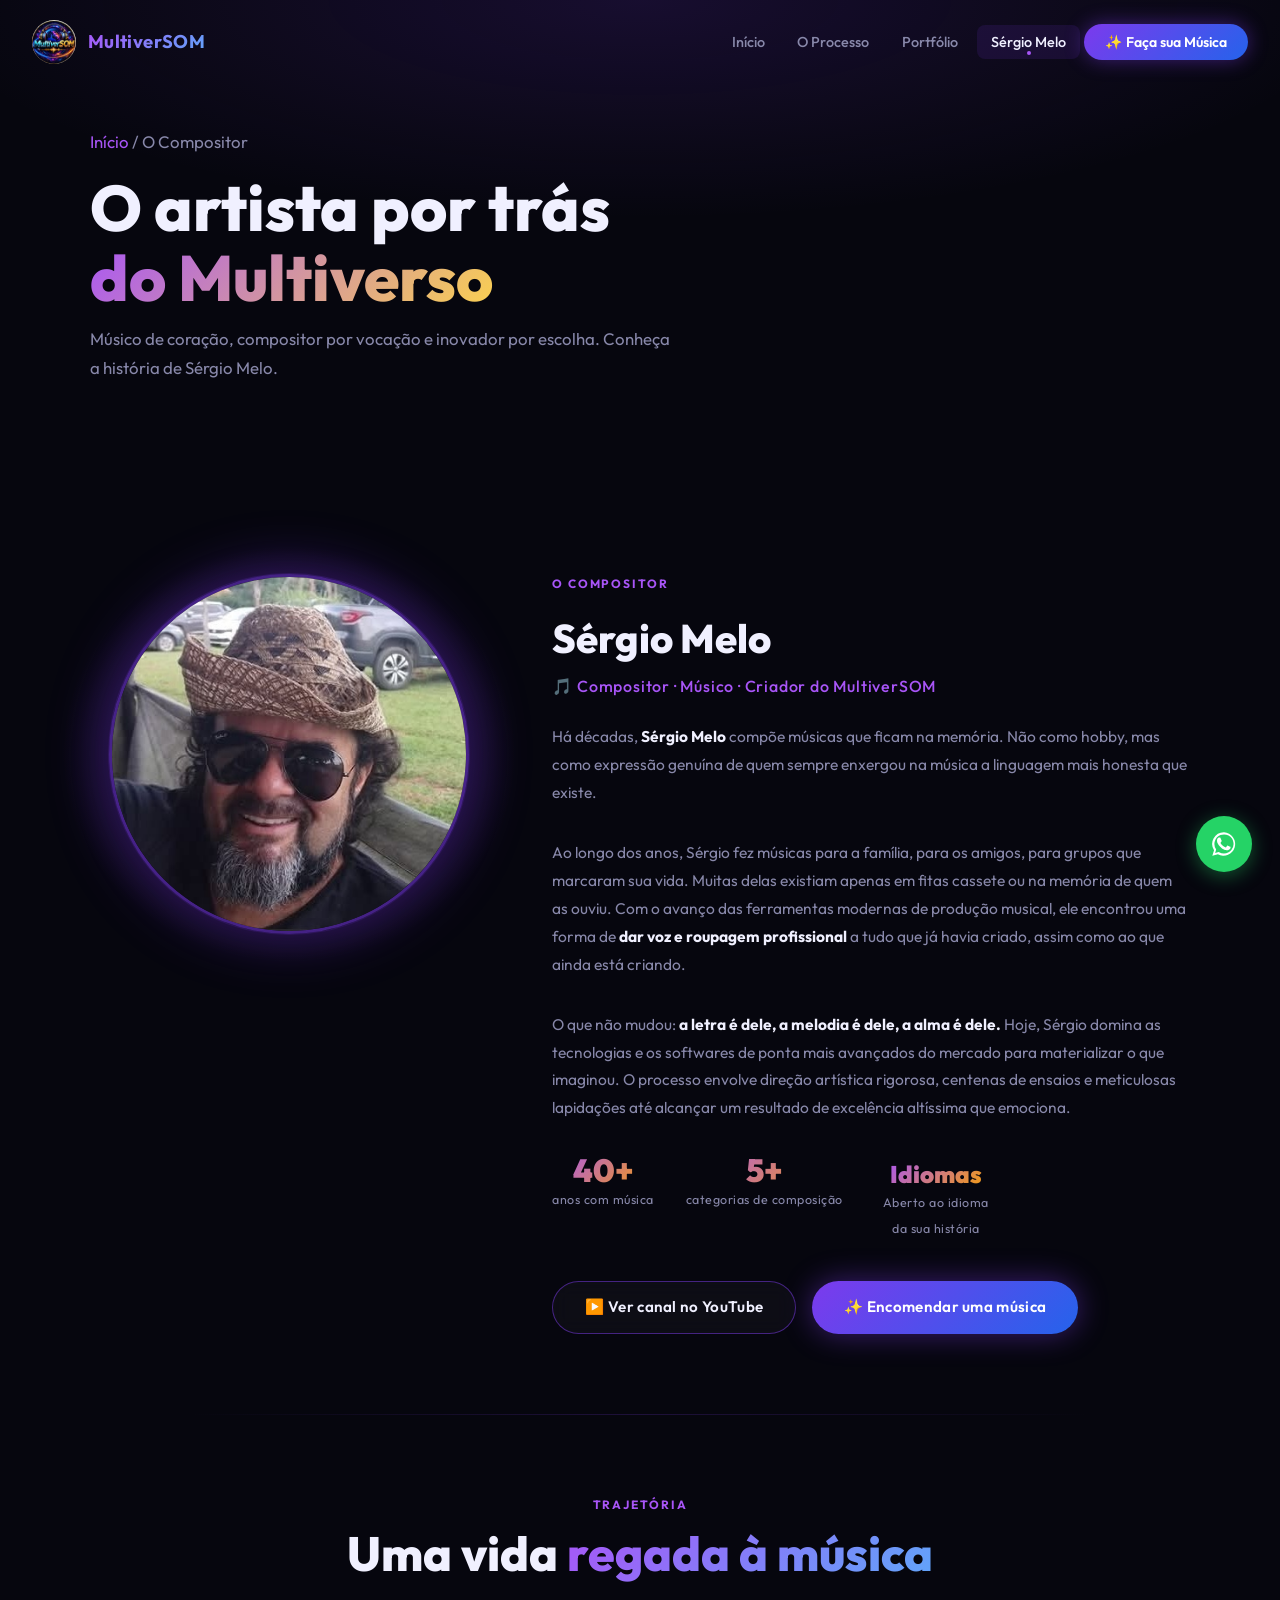
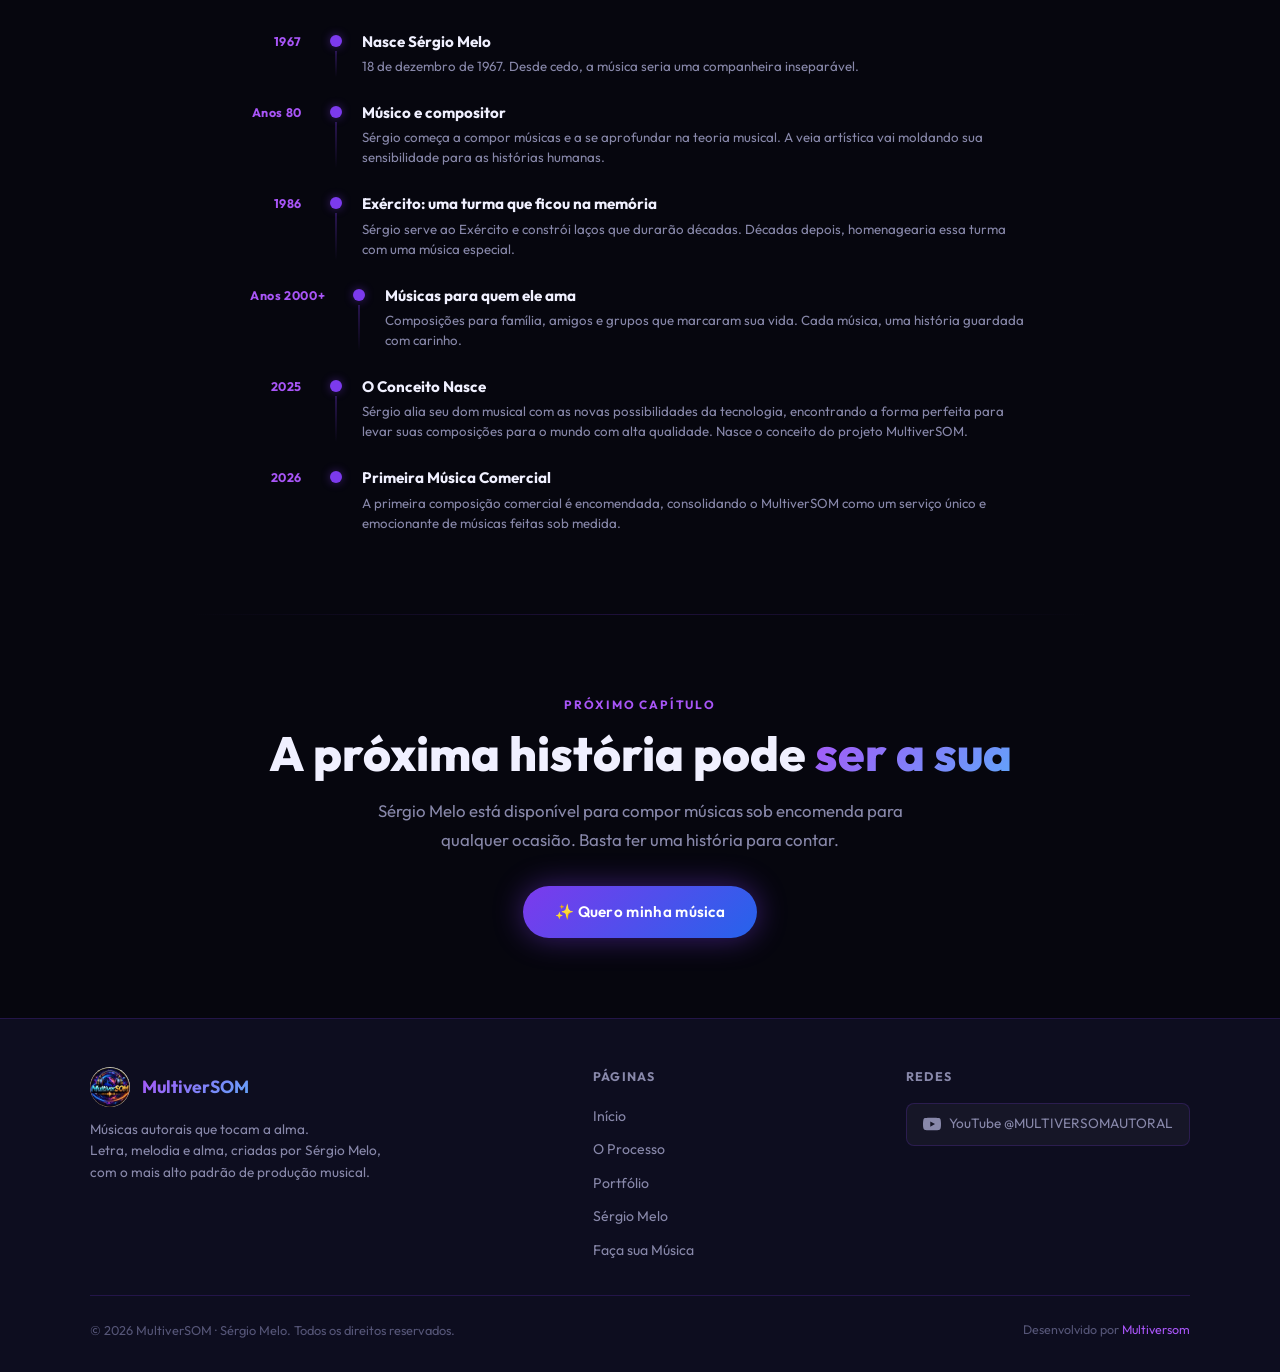
==== commit a4cde9bd: "Fix: espaçamento do menu mobile e remoção de travessão do rodapé (cache bust components.js)" ====
--- a/compositor.html
+++ b/compositor.html
@@ -6,7 +6,7 @@
   <title>Sérgio Melo — Compositor | MultiverSOM</title>
   <meta name="description" content="Conheça Sérgio Melo, o compositor por trás do MultiverSOM. Músico desde os anos 80, ele combina décadas de experiência com um nível primoroso de curadoria para criar músicas autorais únicas.">
   <link rel="icon" href="assets/logo/logomvm.png" type="image/png">
-  <link rel="stylesheet" href="css/style.css?v=2">
+  <link rel="stylesheet" href="css/style.css?v=3">
 
   <style>
     /* Estilos adicionais da página do compositor */
@@ -302,7 +302,7 @@
   <!-- VIDEO MODAL -->
   <div class="modal-overlay" id="video-modal" role="dialog"></div>
 
-  <script src="js/components.js"></script>
+  <script src="js/components.js?v=2"></script>
   <script src="js/main.js"></script>
 </body>
 </html>
--- a/css/style.css
+++ b/css/style.css
@@ -1408,15 +1408,15 @@
     align-items: flex-start;
     justify-content: flex-start;
     padding: 5rem 2rem 2rem;
-    gap: 0.25rem;
+    gap: 1rem;
     border-left: 1px solid var(--border);
     transition: right 0.35s cubic-bezier(0.4, 0, 0.2, 1);
     z-index: 998;
   }
 
   .nav-menu.open { right: 0; }
-  .nav-link { width: 100%; padding: 0.75rem 1rem; }
-  .nav-cta { width: 100%; text-align: center; margin-top: 1rem; }
+  .nav-link { width: 100%; padding: 0.75rem 1rem; font-size: 1.15rem; }
+  .nav-cta { width: 100%; text-align: center; margin-top: 2.5rem; }
   .nav-toggle { display: flex; z-index: 999; }
   .nav-toggle.open span:nth-child(1) { transform: rotate(45deg) translate(5px, 5px); }
   .nav-toggle.open span:nth-child(2) { opacity: 0; }
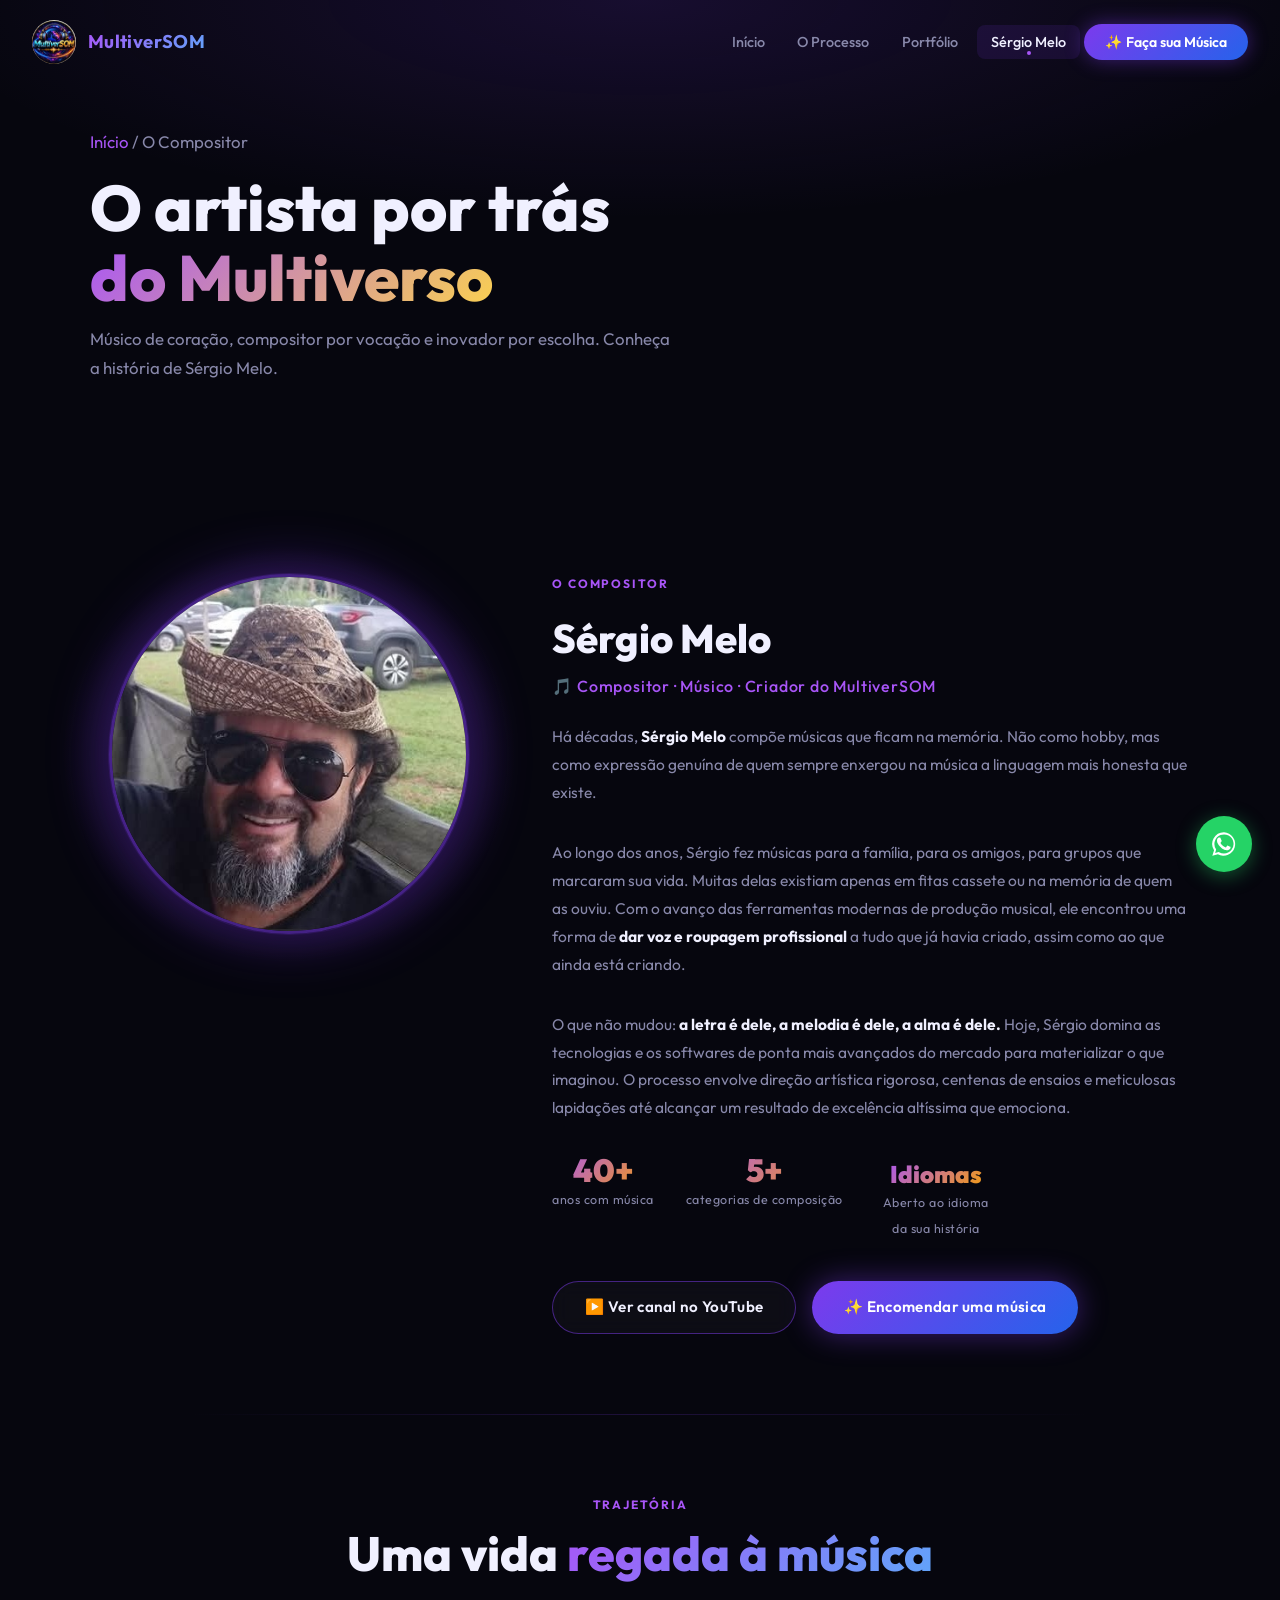
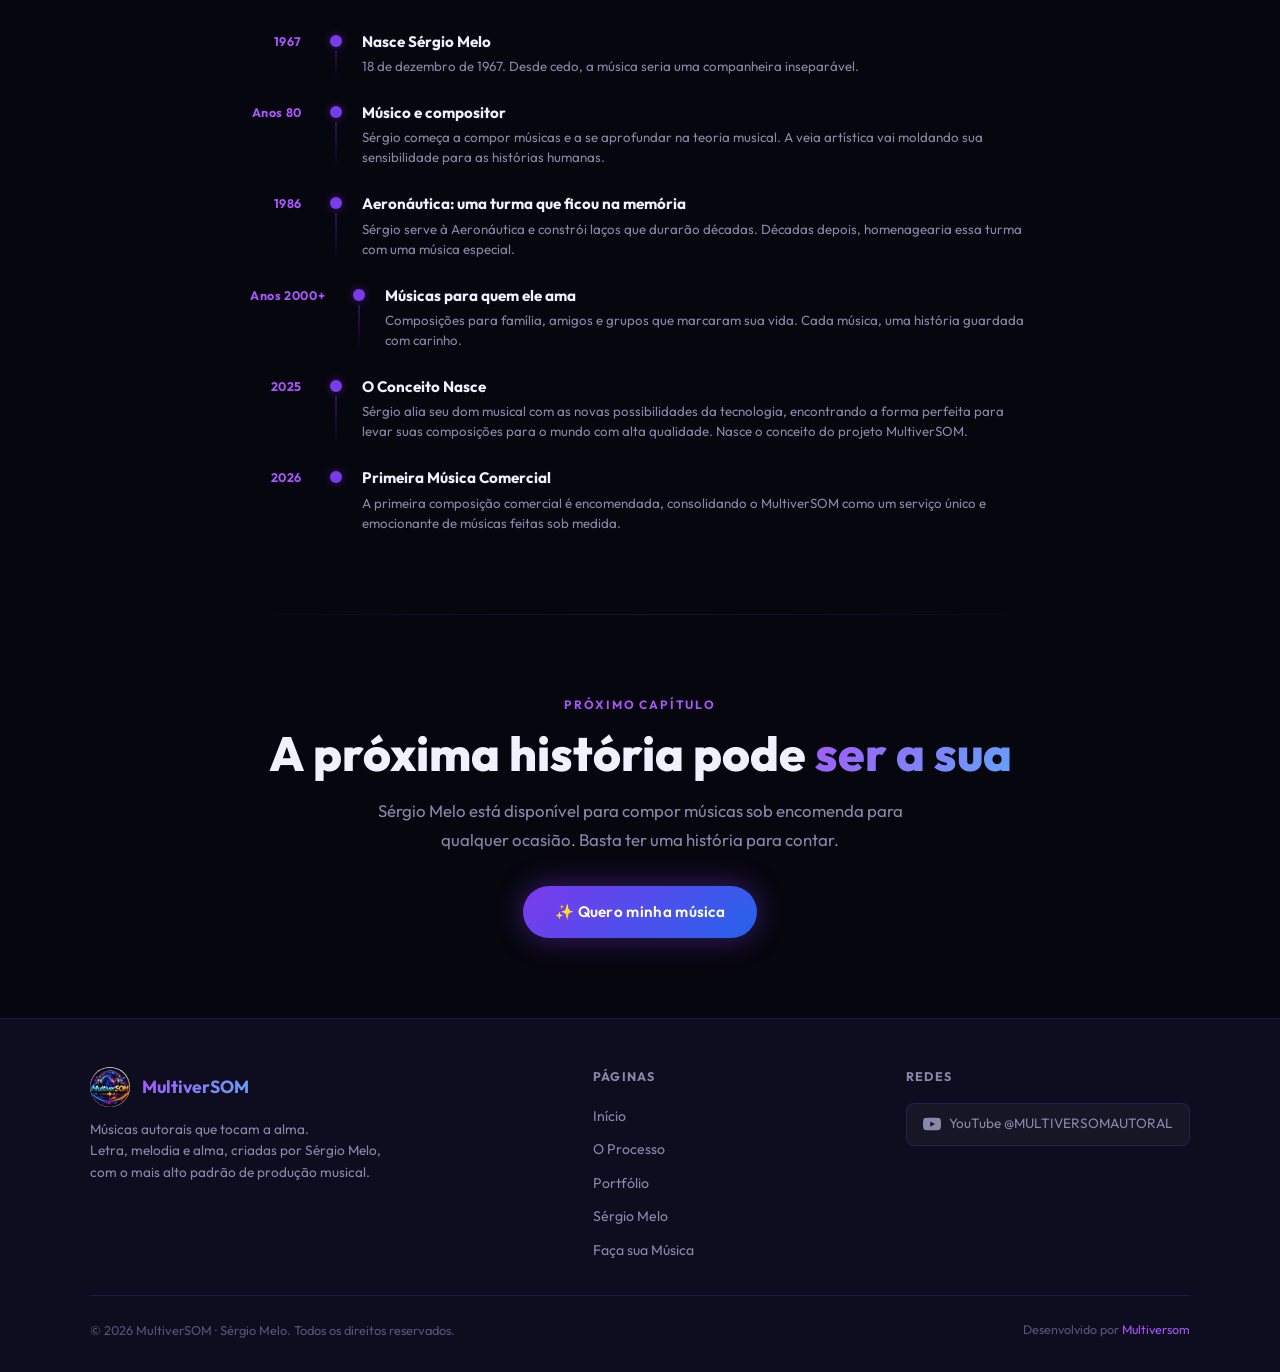
==== commit cd311c98: "Conteúdo: corrige menções de 'Exército' para 'Aeronáutica' na biografia e portfólio" ====
--- a/compositor.html
+++ b/compositor.html
@@ -5,6 +5,13 @@
   <meta name="viewport" content="width=device-width, initial-scale=1.0">
   <title>Sérgio Melo — Compositor | MultiverSOM</title>
   <meta name="description" content="Conheça Sérgio Melo, o compositor por trás do MultiverSOM. Músico desde os anos 80, ele combina décadas de experiência com um nível primoroso de curadoria para criar músicas autorais únicas.">
+  <meta property="og:title" content="MultiverSOM � M�sicas Autorais de S�rgio Melo">
+  <meta property="og:description" content="Do cora��o pro mundo. M�sicas autorais compostas por S�rgio Melo.">
+  <meta property="og:image" content="assets/logo/logomvm.png">
+  <meta property="og:image:width" content="500">
+  <meta property="og:image:height" content="500">
+  <meta name="twitter:card" content="summary">
+  <link rel="apple-touch-icon" href="assets/logo/logomvm.png">
   <link rel="icon" href="assets/logo/logomvm.png" type="image/png">
   <link rel="stylesheet" href="css/style.css?v=3">
 
@@ -106,7 +113,7 @@
         <!-- FOTO -->
         <div class="about-photo-wrap reveal">
           <div class="about-photo-glow"></div>
-          <img src="assets/images/sergiomvm.jpg"
+          <img src="assets/images/sergiomvm.jpg?v=2"
                alt="Sérgio Melo, compositor do MultiverSOM"
                class="about-photo"
                width="360" height="360">
@@ -222,8 +229,8 @@
             <span class="timeline-line"></span>
           </div>
           <div class="timeline-content">
-            <h4>Exército: uma turma que ficou na memória</h4>
-            <p>Sérgio serve ao Exército e constrói laços que durarão décadas. Décadas depois, homenagearia essa turma com uma música especial.</p>
+            <h4>Aeronáutica: uma turma que ficou na memória</h4>
+            <p>Sérgio serve à Aeronáutica e constrói laços que durarão décadas. Décadas depois, homenagearia essa turma com uma música especial.</p>
           </div>
         </div>
 
